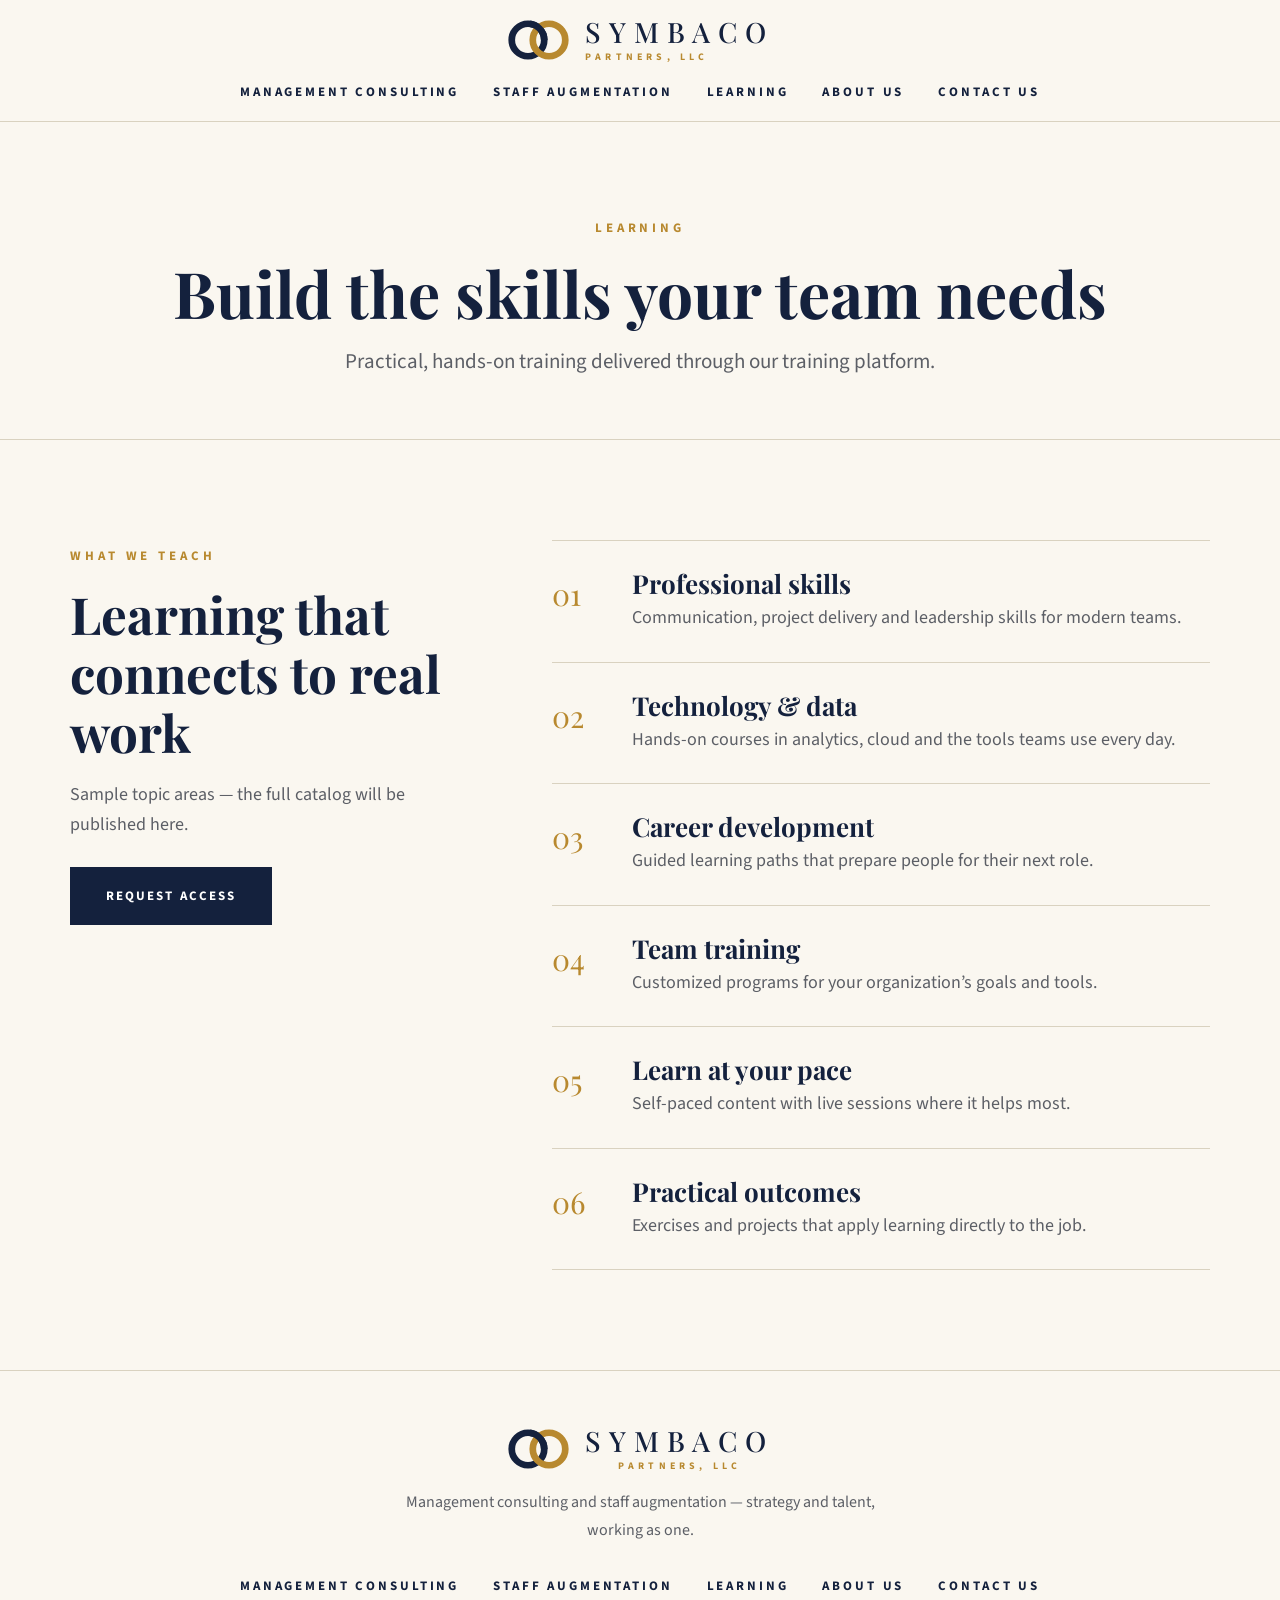
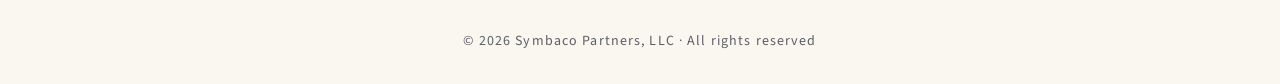
==== learning.html @ 7334e963 "Symbaco Partners sample website: sample-1-executive" ====
<!doctype html>
<html lang="en"><head>
<meta charset="utf-8"><meta name="viewport" content="width=device-width,initial-scale=1">
<title>Learning | Symbaco Partners, LLC</title>
<meta name="description" content="Practical training from Symbaco Partners — build the skills your team needs.">
<meta name="theme-color" content="#14213d">
<link rel="canonical" href="https://symbaco-sample-1-executive.vercel.app/learning">
<meta property="og:type" content="website"><meta property="og:site_name" content="Symbaco Partners, LLC">
<meta property="og:title" content="Learning | Symbaco Partners, LLC"><meta property="og:description" content="Practical training from Symbaco Partners — build the skills your team needs.">
<meta property="og:url" content="https://symbaco-sample-1-executive.vercel.app/learning"><meta property="og:image" content="https://symbaco-sample-1-executive.vercel.app/assets/og-image.png">
<meta name="twitter:card" content="summary_large_image">
<link rel="icon" href="/assets/favicon.svg" type="image/svg+xml"><link rel="apple-touch-icon" href="/assets/apple-touch-icon.png">
<link rel="preconnect" href="https://fonts.googleapis.com"><link rel="preconnect" href="https://fonts.gstatic.com" crossorigin>
<link href="https://fonts.googleapis.com/css2?family=Playfair+Display:ital,wght@0,500;0,700;0,800;1,500&family=Source+Sans+3:wght@300;400;600;700&display=swap" rel="stylesheet">
<link rel="stylesheet" href="/css/style.css">
<script type="application/ld+json">{"@context":"https://schema.org","@type":"ProfessionalService","name":"Symbaco Partners, LLC","description":"Management consulting and staff augmentation.","url":"https://symbaco-sample-1-executive.vercel.app/","image":"https://symbaco-sample-1-executive.vercel.app/assets/og-image.png","areaServed":"US","serviceType":["Management Consulting","Staff Augmentation"]}</script>
</head><body class="">
<a class="skip" href="#main">Skip to content</a>
<header><div class="wrap top"><a class="brand " href="/" aria-label="Symbaco Partners, LLC – home"><svg xmlns="http://www.w3.org/2000/svg" viewBox="-6 20 136 92" style='height:44px;width:auto'><defs><clipPath id="a1"><rect x="44" y="0" width="40" height="66"/></clipPath></defs><circle cx="40" cy="66" r="34" fill="none" stroke="#14213d" stroke-width="14"/><circle cx="84" cy="66" r="34" fill="none" stroke="#b8892f" stroke-width="14"/><circle cx="40" cy="66" r="34" fill="none" stroke="#14213d" stroke-width="14" clip-path="url(#a1)"/></svg><span class="brand-text"><span class="b1">SYMBACO</span><span class="b2">PARTNERS, LLC</span></span></a><button class="burger" aria-label="Menu" aria-expanded="false" aria-controls="nav"><span></span><span></span><span></span></button><nav id="nav" aria-label="Main"><ul><li><a href="/#consulting">Management Consulting</a></li><li><a href="/#staffing">Staff Augmentation</a></li><li><a href="/learning">Learning</a></li><li><a href="/#about">About Us</a></li><li><a href="/#contact">Contact Us</a></li></ul></nav></div></header>
<main id="main"><section class="pagehead"><div class="wrap"><span class="kicker">Learning</span><h1>Build the skills your team needs</h1><p>Practical, hands-on training delivered through our training platform.</p></div></section><hr class="rule">
<section><div class="wrap split"><div class="stick"><span class="kicker">What we teach</span><h2>Learning that connects to real work</h2><p class="lede">Sample topic areas — the full catalog will be published here.</p><p style="margin-top:26px"><a class="btn" href="/#contact">Request access</a></p></div><ul class="rows"><li class="rv"><div><h3>Professional skills</h3><p>Communication, project delivery and leadership skills for modern teams.</p></div></li><li class="rv"><div><h3>Technology &amp; data</h3><p>Hands-on courses in analytics, cloud and the tools teams use every day.</p></div></li><li class="rv"><div><h3>Career development</h3><p>Guided learning paths that prepare people for their next role.</p></div></li><li class="rv"><div><h3>Team training</h3><p>Customized programs for your organization’s goals and tools.</p></div></li><li class="rv"><div><h3>Learn at your pace</h3><p>Self-paced content with live sessions where it helps most.</p></div></li><li class="rv"><div><h3>Practical outcomes</h3><p>Exercises and projects that apply learning directly to the job.</p></div></li></ul></div></section></main>
<footer><div class="wrap"><a class="brand " href="/" aria-label="Symbaco Partners, LLC – home"><svg xmlns="http://www.w3.org/2000/svg" viewBox="-6 20 136 92" style='height:44px;width:auto'><defs><clipPath id="a2"><rect x="44" y="0" width="40" height="66"/></clipPath></defs><circle cx="40" cy="66" r="34" fill="none" stroke="#14213d" stroke-width="14"/><circle cx="84" cy="66" r="34" fill="none" stroke="#b8892f" stroke-width="14"/><circle cx="40" cy="66" r="34" fill="none" stroke="#14213d" stroke-width="14" clip-path="url(#a2)"/></svg><span class="brand-text"><span class="b1">SYMBACO</span><span class="b2">PARTNERS, LLC</span></span></a><p>Management consulting and staff augmentation — strategy and talent, working as one.</p><nav aria-label="Main"><ul><li><a href="/#consulting">Management Consulting</a></li><li><a href="/#staffing">Staff Augmentation</a></li><li><a href="/learning">Learning</a></li><li><a href="/#about">About Us</a></li><li><a href="/#contact">Contact Us</a></li></ul></nav><small>© <span id="year">2026</span> Symbaco Partners, LLC · All rights reserved</small></div></footer>
<script src="/js/main.js" defer></script></body></html>
---- css/style.css ----
:root{--ivory:#faf7f0;--navy:#14213d;--gold:#b8892f;--ink:#1d1d1f;--mut:#5c5f66;--line:#d9d2c0}
*{box-sizing:border-box}html{scroll-behavior:smooth;scroll-padding-top:110px}
body{margin:0;background:var(--ivory);color:var(--ink);font-family:"Source Sans 3",Helvetica,Arial,sans-serif;font-size:18px;line-height:1.7}
h1,h2,h3,h4{font-family:"Playfair Display",Georgia,serif;color:var(--navy);line-height:1.15;margin:0}
a{color:var(--gold)}.skip{position:absolute;left:-999px;background:var(--navy);color:#fff;padding:10px}.skip:focus{left:8px;top:8px;z-index:99}
:focus-visible{outline:3px solid var(--gold);outline-offset:3px}
.wrap{width:min(1140px,100% - 48px);margin-inline:auto}
header{background:var(--ivory);border-bottom:1px solid var(--line);position:sticky;top:0;z-index:40}
.top{display:flex;flex-direction:column;align-items:center;padding:18px 0 0}
.brand{display:flex;align-items:center;gap:14px;text-decoration:none}
.b1{font-family:"Playfair Display",serif;font-size:28px;letter-spacing:.28em;color:var(--navy);font-weight:500}
.b2{font-size:10px;letter-spacing:.42em;color:var(--gold);font-weight:700;margin-top:6px}
.brand-text{display:flex;flex-direction:column;line-height:1}
nav ul{display:flex;gap:34px;list-style:none;margin:14px 0 0;padding:0 0 14px;justify-content:center}
nav a{color:var(--navy);text-decoration:none;font-size:13px;letter-spacing:.22em;text-transform:uppercase;font-weight:700;padding:6px 0;border-bottom:2px solid transparent}
nav a:hover,nav a.active{border-bottom-color:var(--gold)}
.burger{display:none;position:absolute;right:20px;top:22px;background:none;border:1px solid var(--navy);width:44px;height:44px;cursor:pointer}
.burger span{display:block;width:20px;height:2px;background:var(--navy);margin:5px auto}
.hero{padding:90px 0 80px}
.hero .wrap{display:grid;grid-template-columns:1.25fr 1fr;gap:70px;align-items:center}
.kicker{font-size:13px;letter-spacing:.3em;text-transform:uppercase;color:var(--gold);font-weight:700}
.hero h1{font-size:clamp(44px,6vw,80px);font-weight:800;margin:18px 0 24px;letter-spacing:-.01em}
.hero h1 em{color:var(--gold);font-weight:500}
.hero p{font-size:21px;color:var(--mut);max-width:560px;margin:0 0 34px}
.btn{display:inline-block;padding:16px 34px;background:var(--navy);color:#fff;text-decoration:none;letter-spacing:.16em;text-transform:uppercase;font-size:13px;font-weight:700;border:2px solid var(--navy);font-family:inherit;cursor:pointer}
.btn:hover{background:transparent;color:var(--navy)}.btn.alt{background:transparent;color:var(--navy);margin-left:12px}.btn.alt:hover{background:var(--navy);color:#fff}
.frame{overflow:hidden;background:var(--navy);padding:46px;position:relative;color:#e8e2d0;border:10px solid var(--ivory);outline:1px solid var(--gold);outline-offset:-1px}
.frame .big{position:absolute;right:-40px;bottom:-50px;width:300px;opacity:.12}
.frame h3{color:#fff;font-size:26px;margin-bottom:20px}.frame ul{list-style:none;margin:0;padding:0}
.frame li{padding:14px 0;border-top:1px solid rgba(255,255,255,.2);font-size:19px}.frame li b{color:#e8c27a;font-family:"Playfair Display",serif;margin-right:12px}
.rule{height:1px;background:var(--line);border:0;margin:0}
section{padding:100px 0}
.split{display:grid;grid-template-columns:1fr 1.6fr;gap:70px}
.split.rev{grid-template-columns:1.6fr 1fr}
.split h2{font-size:clamp(34px,4vw,52px);margin:14px 0 18px}.split .lede{color:var(--mut)}
.stick{position:sticky;top:150px;align-self:start}
.rows{list-style:none;margin:0;padding:0;counter-reset:r}
.rows li{display:grid;grid-template-columns:70px 1fr;gap:10px;padding:28px 0;border-top:1px solid var(--line)}
.rows li:last-child{border-bottom:1px solid var(--line)}
.rows li::before{counter-increment:r;content:counter(r,decimal-leading-zero);font-family:"Playfair Display",serif;font-size:30px;color:var(--gold)}
.rows h3{font-size:26px;margin-bottom:4px}.rows p{margin:0;color:var(--mut)}
.dark{background:var(--navy);color:#d9d6cc}.dark h2,.dark h3{color:#fff}.dark .lede{color:#b8bfd0}
.dark .rows li{border-color:rgba(255,255,255,.2)}.dark .rows p{color:#b8bfd0}.dark .rows li::before{color:#e8c27a}
.dark .kicker{color:#e8c27a}
.chips{display:flex;flex-wrap:wrap;gap:10px;margin-top:26px}.chips span{border:1px solid rgba(255,255,255,.35);padding:7px 16px;font-size:13px;letter-spacing:.12em;text-transform:uppercase}
.quote{font-family:"Playfair Display",serif;font-size:clamp(28px,3.6vw,46px);line-height:1.3;text-align:center;max-width:900px;margin:0 auto 70px;color:var(--navy)}
.three{display:grid;grid-template-columns:repeat(3,1fr);gap:40px}
.three div{border-top:3px solid var(--gold);padding-top:20px}.three h3{font-size:24px;margin-bottom:8px}.three p{margin:0;color:var(--mut)}
.band{background:var(--gold);color:#fff;padding:54px 0}
.band .wrap{display:flex;justify-content:space-between;align-items:center;gap:24px;flex-wrap:wrap}
.band h2{color:#fff;font-size:34px}.band p{margin:6px 0 0;opacity:.92}.band .btn{background:#fff;color:var(--navy);border-color:#fff}.band .btn:hover{background:transparent;color:#fff}
form{display:grid;gap:22px}.row2{display:grid;grid-template-columns:1fr 1fr;gap:22px}
label{font-size:12px;letter-spacing:.2em;text-transform:uppercase;font-weight:700;color:var(--navy);display:grid;gap:6px}
input,select,textarea{font:inherit;font-size:18px;border:0;border-bottom:2px solid var(--line);background:transparent;padding:10px 0;color:var(--ink);border-radius:0;width:100%}
input:focus,select:focus,textarea:focus{outline:0;border-bottom-color:var(--gold)}
.note{margin:0;font-size:15px}.ok{color:#2f7a3d}.err{color:#a3262a}.hp{position:absolute;left:-9999px}
footer{background:var(--ivory);border-top:1px solid var(--line);padding:56px 0 30px;text-align:center}
footer .brand{justify-content:center}footer p{color:var(--mut);margin:18px auto 0;max-width:480px;font-size:16px}
footer small{display:block;margin-top:30px;color:var(--mut);font-size:14px;letter-spacing:.08em}
footer nav ul{padding:0;margin:26px 0 0}
.rv{opacity:0;transform:translateY(20px);transition:.7s}.rv.in{opacity:1;transform:none}
.pagehead{padding:90px 0 60px;text-align:center}.pagehead h1{font-size:clamp(40px,5vw,66px);margin:14px 0}.pagehead p{color:var(--mut);max-width:620px;margin:0 auto;font-size:21px}
@media(prefers-reduced-motion:reduce){html{scroll-behavior:auto}.rv{opacity:1;transform:none;transition:none}}
@media(max-width:900px){.hero .wrap,.split,.split.rev{grid-template-columns:1fr;gap:40px}.three{grid-template-columns:1fr}.stick{position:static}.row2{grid-template-columns:1fr}
.burger{display:block}nav{display:none;width:100%;border-top:1px solid var(--line)}nav.open{display:block}nav ul{flex-direction:column;align-items:center;gap:6px;margin:0;padding:14px 0 18px}
.top{position:relative}section{padding:70px 0}.hero{padding:60px 0}.btn.alt{margin:12px 0 0}}
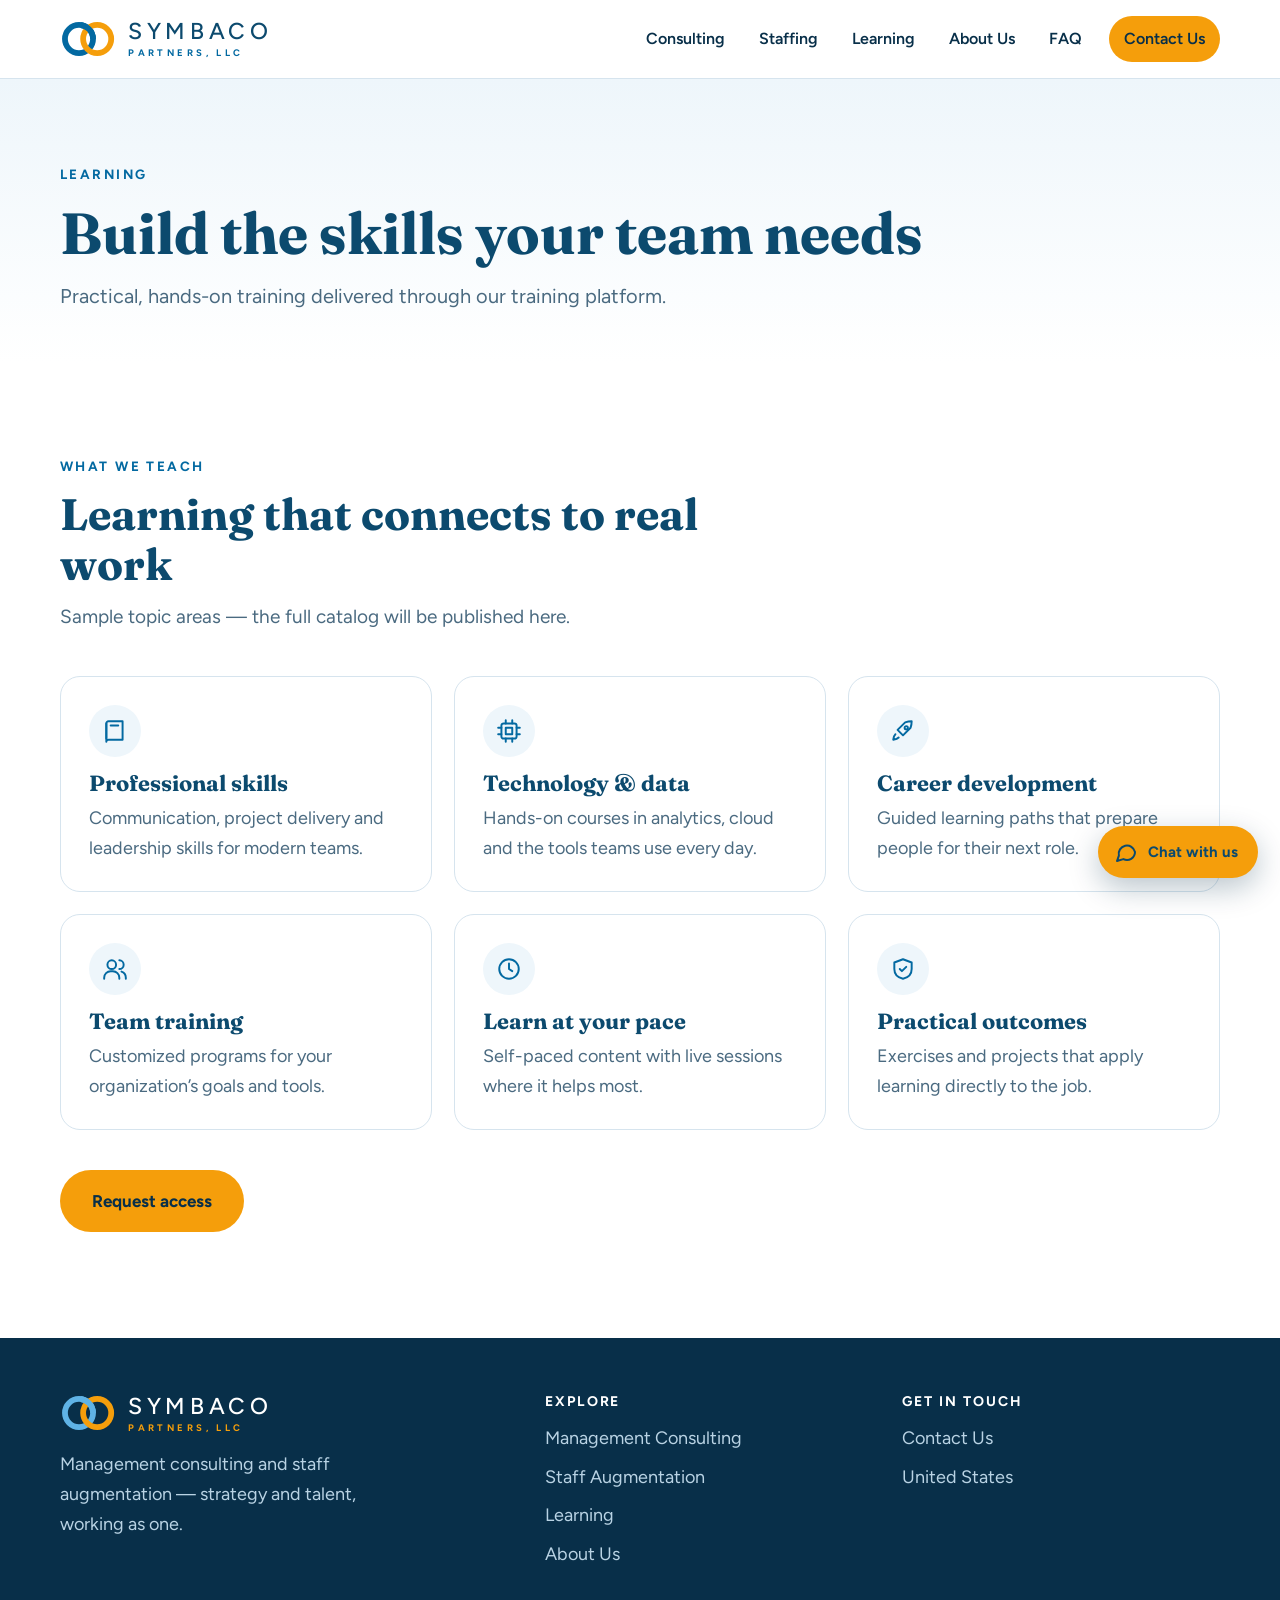
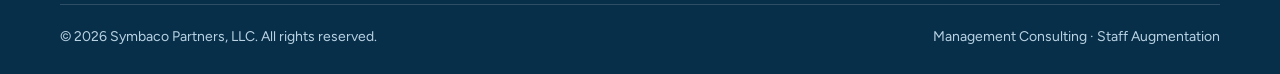
==== commit 3c34ec8e: "Redesign: logo palette, new fonts, no grid backgrounds, chatbot, FAQ" ====
--- a/learning.html
+++ b/learning.html
@@ -3,7 +3,7 @@
 <meta charset="utf-8"><meta name="viewport" content="width=device-width,initial-scale=1">
 <title>Learning | Symbaco Partners, LLC</title>
 <meta name="description" content="Practical training from Symbaco Partners — build the skills your team needs.">
-<meta name="theme-color" content="#14213d">
+<meta name="theme-color" content="#ffffff">
 <link rel="canonical" href="https://symbaco-sample-1-executive.vercel.app/learning">
 <meta property="og:type" content="website"><meta property="og:site_name" content="Symbaco Partners, LLC">
 <meta property="og:title" content="Learning | Symbaco Partners, LLC"><meta property="og:description" content="Practical training from Symbaco Partners — build the skills your team needs.">
@@ -11,13 +11,13 @@
 <meta name="twitter:card" content="summary_large_image">
 <link rel="icon" href="/assets/favicon.svg" type="image/svg+xml"><link rel="apple-touch-icon" href="/assets/apple-touch-icon.png">
 <link rel="preconnect" href="https://fonts.googleapis.com"><link rel="preconnect" href="https://fonts.gstatic.com" crossorigin>
-<link href="https://fonts.googleapis.com/css2?family=Playfair+Display:ital,wght@0,500;0,700;0,800;1,500&family=Source+Sans+3:wght@300;400;600;700&display=swap" rel="stylesheet">
-<link rel="stylesheet" href="/css/style.css">
+<link href="https://fonts.googleapis.com/css2?family=Fraunces:ital,opsz,wght@0,9..144,500;0,9..144,700;1,9..144,500&family=Figtree:wght@400;500;600;700&display=swap" rel="stylesheet">
+<link rel="stylesheet" href="/css/style.css"><link rel="stylesheet" href="/css/chat.css">
 <script type="application/ld+json">{"@context":"https://schema.org","@type":"ProfessionalService","name":"Symbaco Partners, LLC","description":"Management consulting and staff augmentation.","url":"https://symbaco-sample-1-executive.vercel.app/","image":"https://symbaco-sample-1-executive.vercel.app/assets/og-image.png","areaServed":"US","serviceType":["Management Consulting","Staff Augmentation"]}</script>
 </head><body class="">
 <a class="skip" href="#main">Skip to content</a>
-<header><div class="wrap top"><a class="brand " href="/" aria-label="Symbaco Partners, LLC – home"><svg xmlns="http://www.w3.org/2000/svg" viewBox="-6 20 136 92" style='height:44px;width:auto'><defs><clipPath id="a1"><rect x="44" y="0" width="40" height="66"/></clipPath></defs><circle cx="40" cy="66" r="34" fill="none" stroke="#14213d" stroke-width="14"/><circle cx="84" cy="66" r="34" fill="none" stroke="#b8892f" stroke-width="14"/><circle cx="40" cy="66" r="34" fill="none" stroke="#14213d" stroke-width="14" clip-path="url(#a1)"/></svg><span class="brand-text"><span class="b1">SYMBACO</span><span class="b2">PARTNERS, LLC</span></span></a><button class="burger" aria-label="Menu" aria-expanded="false" aria-controls="nav"><span></span><span></span><span></span></button><nav id="nav" aria-label="Main"><ul><li><a href="/#consulting">Management Consulting</a></li><li><a href="/#staffing">Staff Augmentation</a></li><li><a href="/learning">Learning</a></li><li><a href="/#about">About Us</a></li><li><a href="/#contact">Contact Us</a></li></ul></nav></div></header>
-<main id="main"><section class="pagehead"><div class="wrap"><span class="kicker">Learning</span><h1>Build the skills your team needs</h1><p>Practical, hands-on training delivered through our training platform.</p></div></section><hr class="rule">
-<section><div class="wrap split"><div class="stick"><span class="kicker">What we teach</span><h2>Learning that connects to real work</h2><p class="lede">Sample topic areas — the full catalog will be published here.</p><p style="margin-top:26px"><a class="btn" href="/#contact">Request access</a></p></div><ul class="rows"><li class="rv"><div><h3>Professional skills</h3><p>Communication, project delivery and leadership skills for modern teams.</p></div></li><li class="rv"><div><h3>Technology &amp; data</h3><p>Hands-on courses in analytics, cloud and the tools teams use every day.</p></div></li><li class="rv"><div><h3>Career development</h3><p>Guided learning paths that prepare people for their next role.</p></div></li><li class="rv"><div><h3>Team training</h3><p>Customized programs for your organization’s goals and tools.</p></div></li><li class="rv"><div><h3>Learn at your pace</h3><p>Self-paced content with live sessions where it helps most.</p></div></li><li class="rv"><div><h3>Practical outcomes</h3><p>Exercises and projects that apply learning directly to the job.</p></div></li></ul></div></section></main>
-<footer><div class="wrap"><a class="brand " href="/" aria-label="Symbaco Partners, LLC – home"><svg xmlns="http://www.w3.org/2000/svg" viewBox="-6 20 136 92" style='height:44px;width:auto'><defs><clipPath id="a2"><rect x="44" y="0" width="40" height="66"/></clipPath></defs><circle cx="40" cy="66" r="34" fill="none" stroke="#14213d" stroke-width="14"/><circle cx="84" cy="66" r="34" fill="none" stroke="#b8892f" stroke-width="14"/><circle cx="40" cy="66" r="34" fill="none" stroke="#14213d" stroke-width="14" clip-path="url(#a2)"/></svg><span class="brand-text"><span class="b1">SYMBACO</span><span class="b2">PARTNERS, LLC</span></span></a><p>Management consulting and staff augmentation — strategy and talent, working as one.</p><nav aria-label="Main"><ul><li><a href="/#consulting">Management Consulting</a></li><li><a href="/#staffing">Staff Augmentation</a></li><li><a href="/learning">Learning</a></li><li><a href="/#about">About Us</a></li><li><a href="/#contact">Contact Us</a></li></ul></nav><small>© <span id="year">2026</span> Symbaco Partners, LLC · All rights reserved</small></div></footer>
-<script src="/js/main.js" defer></script></body></html>+<header><div class="wrap bar"><a class="brand " href="/" aria-label="Symbaco Partners, LLC – home"><svg xmlns="http://www.w3.org/2000/svg" viewBox="-6 20 136 92" style='height:38px;width:auto'><defs><clipPath id="a1"><rect x="44" y="0" width="40" height="66"/></clipPath></defs><circle cx="40" cy="66" r="34" fill="none" stroke="#0369a1" stroke-width="14"/><circle cx="84" cy="66" r="34" fill="none" stroke="#f59e0b" stroke-width="14"/><circle cx="40" cy="66" r="34" fill="none" stroke="#0369a1" stroke-width="14" clip-path="url(#a1)"/></svg><span class="brand-text"><span class="b1">SYMBACO</span><span class="b2">PARTNERS, LLC</span></span></a><button class="burger" aria-label="Menu" aria-expanded="false" aria-controls="nav"><span></span><span></span><span></span></button><nav id="nav" aria-label="Main"><ul><li><a href="/#consulting">Consulting</a></li><li><a href="/#staffing">Staffing</a></li><li><a href="/learning">Learning</a></li><li><a href="/#about">About Us</a></li><li><a href="/#faq">FAQ</a></li><li><a class="go" href="/#contact">Contact Us</a></li></ul></nav></div></header>
+<main id="main"><section class="pagehead"><div class="wrap"><span class="eyebrow">Learning</span><h1>Build the skills your team needs</h1><p>Practical, hands-on training delivered through our training platform.</p></div></section>
+<section><div class="wrap"><div class="sh rv"><span class="eyebrow">What we teach</span><h2>Learning that connects to real work</h2><p>Sample topic areas — the full catalog will be published here.</p></div><div class="cards"><article class="card rv"><span class="ico"><svg viewBox="0 0 24 24" aria-hidden="true" fill="none" stroke="currentColor" stroke-width="1.8" stroke-linecap="round" stroke-linejoin="round"><path d="M4 5a2 2 0 0 1 2-2h13v17H6a2 2 0 0 0-2 2z"/><path d="M4 19V5M8 7h7"/></svg></span><h3>Professional skills</h3><p>Communication, project delivery and leadership skills for modern teams.</p></article><article class="card rv"><span class="ico"><svg viewBox="0 0 24 24" aria-hidden="true" fill="none" stroke="currentColor" stroke-width="1.8" stroke-linecap="round" stroke-linejoin="round"><rect x="5" y="5" width="14" height="14" rx="2"/><rect x="9" y="9" width="6" height="6"/><path d="M9 2v3M15 2v3M9 19v3M15 19v3M2 9h3M2 15h3M19 9h3M19 15h3"/></svg></span><h3>Technology &amp; data</h3><p>Hands-on courses in analytics, cloud and the tools teams use every day.</p></article><article class="card rv"><span class="ico"><svg viewBox="0 0 24 24" aria-hidden="true" fill="none" stroke="currentColor" stroke-width="1.8" stroke-linecap="round" stroke-linejoin="round"><path d="M5 15c-1.5 1.3-2 5-2 5s3.7-.5 5-2M14 4c3-1 6-1 6-1s0 3-1 6l-7 7-5-5z"/><circle cx="15" cy="9" r="1.5"/></svg></span><h3>Career development</h3><p>Guided learning paths that prepare people for their next role.</p></article><article class="card rv"><span class="ico"><svg viewBox="0 0 24 24" aria-hidden="true" fill="none" stroke="currentColor" stroke-width="1.8" stroke-linecap="round" stroke-linejoin="round"><circle cx="9" cy="8" r="4"/><path d="M2 21v-1a6 6 0 0 1 6-6h2a6 6 0 0 1 6 6v1"/><path d="M16 4a4 4 0 0 1 0 8M22 21v-1a6 6 0 0 0-4-5.6"/></svg></span><h3>Team training</h3><p>Customized programs for your organization’s goals and tools.</p></article><article class="card rv"><span class="ico"><svg viewBox="0 0 24 24" aria-hidden="true" fill="none" stroke="currentColor" stroke-width="1.8" stroke-linecap="round" stroke-linejoin="round"><circle cx="12" cy="12" r="9"/><path d="M12 7v5l3 2"/></svg></span><h3>Learn at your pace</h3><p>Self-paced content with live sessions where it helps most.</p></article><article class="card rv"><span class="ico"><svg viewBox="0 0 24 24" aria-hidden="true" fill="none" stroke="currentColor" stroke-width="1.8" stroke-linecap="round" stroke-linejoin="round"><path d="M12 3l8 3v6c0 5-3.5 8-8 9-4.5-1-8-4-8-9V6z"/><path d="M9 12l2 2 4-4"/></svg></span><h3>Practical outcomes</h3><p>Exercises and projects that apply learning directly to the job.</p></article></div><p style="margin-top:40px"><a class="btn o" href="/#contact">Request access</a></p></div></section></main>
+<footer><div class="wrap"><div class="fg"><div><a class="brand " href="/" aria-label="Symbaco Partners, LLC – home"><svg xmlns="http://www.w3.org/2000/svg" viewBox="-6 20 136 92" style='height:38px;width:auto'><defs><clipPath id="a2"><rect x="44" y="0" width="40" height="66"/></clipPath></defs><circle cx="40" cy="66" r="34" fill="none" stroke="#5fb3e6" stroke-width="14"/><circle cx="84" cy="66" r="34" fill="none" stroke="#f59e0b" stroke-width="14"/><circle cx="40" cy="66" r="34" fill="none" stroke="#5fb3e6" stroke-width="14" clip-path="url(#a2)"/></svg><span class="brand-text"><span class="b1">SYMBACO</span><span class="b2">PARTNERS, LLC</span></span></a><p style="margin-top:18px;max-width:340px">Management consulting and staff augmentation — strategy and talent, working as one.</p></div><div><h4>Explore</h4><ul><li><a href="/#consulting">Management Consulting</a></li><li><a href="/#staffing">Staff Augmentation</a></li><li><a href="/learning">Learning</a></li><li><a href="/#about">About Us</a></li></ul></div><div><h4>Get in touch</h4><ul><li><a href="/#contact">Contact Us</a></li><li>United States</li></ul></div></div><div class="copy"><span>© <span id="year">2026</span> Symbaco Partners, LLC. All rights reserved.</span><span>Management Consulting · Staff Augmentation</span></div></div></footer>
+<script>window.SYM={links:{consulting:"/#consulting",staffing:"/#staffing",learning:"/learning",about:"/#about",contact:"/#contact"}};</script><script src="/js/main.js" defer></script><script src="/js/chat.js" defer></script></body></html>
--- a/css/style.css
+++ b/css/style.css
@@ -1,67 +1,57 @@
 
-:root{--ivory:#faf7f0;--navy:#14213d;--gold:#b8892f;--ink:#1d1d1f;--mut:#5c5f66;--line:#d9d2c0}
-*{box-sizing:border-box}html{scroll-behavior:smooth;scroll-padding-top:110px}
-body{margin:0;background:var(--ivory);color:var(--ink);font-family:"Source Sans 3",Helvetica,Arial,sans-serif;font-size:18px;line-height:1.7}
-h1,h2,h3,h4{font-family:"Playfair Display",Georgia,serif;color:var(--navy);line-height:1.15;margin:0}
-a{color:var(--gold)}.skip{position:absolute;left:-999px;background:var(--navy);color:#fff;padding:10px}.skip:focus{left:8px;top:8px;z-index:99}
-:focus-visible{outline:3px solid var(--gold);outline-offset:3px}
-.wrap{width:min(1140px,100% - 48px);margin-inline:auto}
-header{background:var(--ivory);border-bottom:1px solid var(--line);position:sticky;top:0;z-index:40}
-.top{display:flex;flex-direction:column;align-items:center;padding:18px 0 0}
-.brand{display:flex;align-items:center;gap:14px;text-decoration:none}
-.b1{font-family:"Playfair Display",serif;font-size:28px;letter-spacing:.28em;color:var(--navy);font-weight:500}
-.b2{font-size:10px;letter-spacing:.42em;color:var(--gold);font-weight:700;margin-top:6px}
-.brand-text{display:flex;flex-direction:column;line-height:1}
-nav ul{display:flex;gap:34px;list-style:none;margin:14px 0 0;padding:0 0 14px;justify-content:center}
-nav a{color:var(--navy);text-decoration:none;font-size:13px;letter-spacing:.22em;text-transform:uppercase;font-weight:700;padding:6px 0;border-bottom:2px solid transparent}
-nav a:hover,nav a.active{border-bottom-color:var(--gold)}
-.burger{display:none;position:absolute;right:20px;top:22px;background:none;border:1px solid var(--navy);width:44px;height:44px;cursor:pointer}
-.burger span{display:block;width:20px;height:2px;background:var(--navy);margin:5px auto}
-.hero{padding:90px 0 80px}
-.hero .wrap{display:grid;grid-template-columns:1.25fr 1fr;gap:70px;align-items:center}
-.kicker{font-size:13px;letter-spacing:.3em;text-transform:uppercase;color:var(--gold);font-weight:700}
-.hero h1{font-size:clamp(44px,6vw,80px);font-weight:800;margin:18px 0 24px;letter-spacing:-.01em}
-.hero h1 em{color:var(--gold);font-weight:500}
-.hero p{font-size:21px;color:var(--mut);max-width:560px;margin:0 0 34px}
-.btn{display:inline-block;padding:16px 34px;background:var(--navy);color:#fff;text-decoration:none;letter-spacing:.16em;text-transform:uppercase;font-size:13px;font-weight:700;border:2px solid var(--navy);font-family:inherit;cursor:pointer}
-.btn:hover{background:transparent;color:var(--navy)}.btn.alt{background:transparent;color:var(--navy);margin-left:12px}.btn.alt:hover{background:var(--navy);color:#fff}
-.frame{overflow:hidden;background:var(--navy);padding:46px;position:relative;color:#e8e2d0;border:10px solid var(--ivory);outline:1px solid var(--gold);outline-offset:-1px}
-.frame .big{position:absolute;right:-40px;bottom:-50px;width:300px;opacity:.12}
-.frame h3{color:#fff;font-size:26px;margin-bottom:20px}.frame ul{list-style:none;margin:0;padding:0}
-.frame li{padding:14px 0;border-top:1px solid rgba(255,255,255,.2);font-size:19px}.frame li b{color:#e8c27a;font-family:"Playfair Display",serif;margin-right:12px}
-.rule{height:1px;background:var(--line);border:0;margin:0}
-section{padding:100px 0}
-.split{display:grid;grid-template-columns:1fr 1.6fr;gap:70px}
-.split.rev{grid-template-columns:1.6fr 1fr}
-.split h2{font-size:clamp(34px,4vw,52px);margin:14px 0 18px}.split .lede{color:var(--mut)}
-.stick{position:sticky;top:150px;align-self:start}
-.rows{list-style:none;margin:0;padding:0;counter-reset:r}
-.rows li{display:grid;grid-template-columns:70px 1fr;gap:10px;padding:28px 0;border-top:1px solid var(--line)}
-.rows li:last-child{border-bottom:1px solid var(--line)}
-.rows li::before{counter-increment:r;content:counter(r,decimal-leading-zero);font-family:"Playfair Display",serif;font-size:30px;color:var(--gold)}
-.rows h3{font-size:26px;margin-bottom:4px}.rows p{margin:0;color:var(--mut)}
-.dark{background:var(--navy);color:#d9d6cc}.dark h2,.dark h3{color:#fff}.dark .lede{color:#b8bfd0}
-.dark .rows li{border-color:rgba(255,255,255,.2)}.dark .rows p{color:#b8bfd0}.dark .rows li::before{color:#e8c27a}
-.dark .kicker{color:#e8c27a}
-.chips{display:flex;flex-wrap:wrap;gap:10px;margin-top:26px}.chips span{border:1px solid rgba(255,255,255,.35);padding:7px 16px;font-size:13px;letter-spacing:.12em;text-transform:uppercase}
-.quote{font-family:"Playfair Display",serif;font-size:clamp(28px,3.6vw,46px);line-height:1.3;text-align:center;max-width:900px;margin:0 auto 70px;color:var(--navy)}
-.three{display:grid;grid-template-columns:repeat(3,1fr);gap:40px}
-.three div{border-top:3px solid var(--gold);padding-top:20px}.three h3{font-size:24px;margin-bottom:8px}.three p{margin:0;color:var(--mut)}
-.band{background:var(--gold);color:#fff;padding:54px 0}
-.band .wrap{display:flex;justify-content:space-between;align-items:center;gap:24px;flex-wrap:wrap}
-.band h2{color:#fff;font-size:34px}.band p{margin:6px 0 0;opacity:.92}.band .btn{background:#fff;color:var(--navy);border-color:#fff}.band .btn:hover{background:transparent;color:#fff}
-form{display:grid;gap:22px}.row2{display:grid;grid-template-columns:1fr 1fr;gap:22px}
-label{font-size:12px;letter-spacing:.2em;text-transform:uppercase;font-weight:700;color:var(--navy);display:grid;gap:6px}
-input,select,textarea{font:inherit;font-size:18px;border:0;border-bottom:2px solid var(--line);background:transparent;padding:10px 0;color:var(--ink);border-radius:0;width:100%}
-input:focus,select:focus,textarea:focus{outline:0;border-bottom-color:var(--gold)}
-.note{margin:0;font-size:15px}.ok{color:#2f7a3d}.err{color:#a3262a}.hp{position:absolute;left:-9999px}
-footer{background:var(--ivory);border-top:1px solid var(--line);padding:56px 0 30px;text-align:center}
-footer .brand{justify-content:center}footer p{color:var(--mut);margin:18px auto 0;max-width:480px;font-size:16px}
-footer small{display:block;margin-top:30px;color:var(--mut);font-size:14px;letter-spacing:.08em}
-footer nav ul{padding:0;margin:26px 0 0}
-.rv{opacity:0;transform:translateY(20px);transition:.7s}.rv.in{opacity:1;transform:none}
-.pagehead{padding:90px 0 60px;text-align:center}.pagehead h1{font-size:clamp(40px,5vw,66px);margin:14px 0}.pagehead p{color:var(--mut);max-width:620px;margin:0 auto;font-size:21px}
+:root{--navy:#0c4a6e;--deep:#082f49;--blue:#0369a1;--orange:#f59e0b;--sky:#eef6fb;--line:#d6e4ee;--mut:#4a6a80;--chat-p:#0c4a6e;--chat-a:#f59e0b;--chat-font:Figtree,sans-serif}
+*{box-sizing:border-box}html{scroll-behavior:smooth;scroll-padding-top:88px}
+body{margin:0;font-family:Figtree,system-ui,sans-serif;font-size:18px;line-height:1.65;color:var(--deep);background:#fff}
+h1,h2,h3,h4{font-family:Fraunces,Georgia,serif;color:var(--navy);line-height:1.12;margin:0;font-weight:700}
+a{color:var(--blue)}.skip{position:absolute;left:-999px}.skip:focus{left:8px;top:8px;background:#fff;padding:10px;z-index:99}
+:focus-visible{outline:3px solid var(--orange);outline-offset:3px;border-radius:4px}
+.wrap{width:min(1160px,100% - 40px);margin-inline:auto}
+header{position:sticky;top:0;z-index:40;background:rgba(255,255,255,.96);backdrop-filter:blur(8px);border-bottom:1px solid var(--line)}
+.bar{display:flex;justify-content:space-between;align-items:center;height:78px}
+.brand{display:flex;align-items:center;gap:12px;text-decoration:none}.brand-text{display:flex;flex-direction:column;line-height:1}
+.b1{font-weight:500;font-size:23px;letter-spacing:.2em;color:var(--navy)}.b2{font-weight:700;font-size:9.5px;letter-spacing:.36em;color:var(--blue);margin-top:5px}
+nav ul{display:flex;gap:4px;list-style:none;margin:0;padding:0;align-items:center}
+nav a{display:block;padding:10px 15px;border-radius:999px;color:var(--deep);text-decoration:none;font-weight:600;font-size:16px}nav a:hover,nav a.active{background:var(--sky);color:var(--blue)}
+nav a.go{background:var(--orange);color:var(--deep);margin-left:8px}nav a.go:hover{background:#ffb72e}
+.burger{display:none;background:none;border:1px solid var(--line);border-radius:10px;width:46px;height:46px;cursor:pointer}.burger span{display:block;width:20px;height:2px;background:var(--navy);margin:5px auto}
+.btn{display:inline-block;padding:15px 30px;border-radius:999px;font-weight:700;text-decoration:none;border:2px solid transparent;font-family:inherit;font-size:17px;cursor:pointer;transition:transform .15s}
+.btn:hover{transform:translateY(-2px)}.btn.o{background:var(--orange);color:var(--deep)}.btn.o:hover{background:#ffb72e}.btn.b{background:var(--blue);color:#fff}.btn.b:hover{background:var(--navy)}.btn.l{border-color:var(--blue);color:var(--blue);background:#fff}.btn.l:hover{background:var(--sky)}
+.hero{background:linear-gradient(180deg,var(--sky),#fff);padding:70px 0 80px}
+.hero .wrap{display:grid;grid-template-columns:1.05fr 1fr;gap:50px;align-items:center}
+.eyebrow{font-weight:700;font-size:13.5px;letter-spacing:.18em;text-transform:uppercase;color:var(--blue)}
+.hero h1{font-size:clamp(40px,5.4vw,68px);margin:14px 0 20px;letter-spacing:-.015em}.hero h1 em{color:var(--blue);font-weight:500}
+.hero p.lead{font-size:20px;color:var(--mut);max-width:530px;margin:0 0 28px}
+.hero .ticks{list-style:none;margin:28px 0 0;padding:0;display:flex;gap:22px;flex-wrap:wrap;color:var(--mut);font-weight:600;font-size:15px}.ticks li::before{content:"";display:inline-block;width:10px;height:10px;border-radius:50%;background:var(--orange);margin-right:8px}
+.venn{width:100%;height:auto}
+section{padding:88px 0}.alt{background:var(--sky)}
+.sh{max-width:700px;margin-bottom:44px}.sh h2{font-size:clamp(30px,3.6vw,44px);margin:10px 0 12px}.sh p{margin:0;color:var(--mut);font-size:19px}
+.two{display:grid;grid-template-columns:1fr 1fr;gap:26px}
+.big{border-radius:24px;padding:38px;background:#fff;border:1px solid var(--line);position:relative;overflow:hidden;box-shadow:0 10px 30px rgba(8,47,73,.06)}
+.big.c{border-top:8px solid var(--blue)}.big.s{border-top:8px solid var(--orange)}
+.big h3{font-size:30px;margin:14px 0 10px}.big p{color:var(--mut);margin:0 0 18px}.big a.more{font-weight:700;text-decoration:none}
+.ico{width:52px;height:52px;border-radius:50%;display:grid;place-items:center;background:var(--sky);color:var(--blue)}.s .ico{background:#fff3da;color:#b86e00}.ico svg{width:26px;height:26px}
+.cards{display:grid;grid-template-columns:repeat(auto-fit,minmax(300px,1fr));gap:22px}
+.card{background:#fff;border:1px solid var(--line);border-radius:20px;padding:28px}.alt .card{border-color:#cfe0ec}.card h3{font-size:22px;margin:14px 0 8px}.card p{margin:0;color:var(--mut)}
+.steps{display:grid;grid-template-columns:repeat(auto-fit,minmax(220px,1fr));gap:20px;margin-top:56px}
+.step{padding-top:6px}.step b{display:grid;place-items:center;width:52px;height:52px;border-radius:50%;border:5px solid var(--blue);color:var(--navy);font-family:Fraunces,serif;font-size:20px;margin-bottom:14px}.step:nth-child(even) b{border-color:var(--orange)}
+.step h4{font-size:21px;margin-bottom:4px}.step p{margin:0;color:var(--mut);font-size:16px}
+.split{display:grid;grid-template-columns:1fr 1fr;gap:56px;align-items:start}
+.ck{list-style:none;margin:20px 0 0;padding:0}.ck li{padding:11px 0 11px 36px;position:relative;border-bottom:1px solid var(--line)}.ck li::before{content:"";position:absolute;left:0;top:14px;width:22px;height:22px;border-radius:50%;background:var(--blue) url("data:image/svg+xml,%3Csvg xmlns='http://www.w3.org/2000/svg' viewBox='0 0 24 24' fill='none' stroke='white' stroke-width='3.2' stroke-linecap='round' stroke-linejoin='round'%3E%3Cpath d='M5 12.5l4.5 4.5L19 7.5'/%3E%3C/svg%3E") center/13px no-repeat}
+.models{display:grid;gap:14px}.model{background:#fff;border:1px solid #cfe0ec;border-left:6px solid var(--orange);border-radius:14px;padding:20px 24px}.model h3{font-size:21px;margin-bottom:4px}.model p{margin:0;color:var(--mut);font-size:16px}
+.tags{display:flex;flex-wrap:wrap;gap:8px;margin-top:20px}.tags span{background:#fff;border:1px solid #cfe0ec;border-radius:999px;padding:6px 15px;font-size:15px;font-weight:600;color:var(--navy)}
+.band{background:var(--navy);color:#fff;padding:60px 0}.band .wrap{display:flex;justify-content:space-between;align-items:center;gap:24px;flex-wrap:wrap}.band h2{color:#fff;font-size:clamp(26px,3vw,36px)}.band p{margin:6px 0 0;color:#cfe3f0}
+.faq{max-width:820px}details{border-bottom:1px solid var(--line);padding:4px 0}summary{cursor:pointer;font-weight:700;font-size:19px;padding:18px 36px 18px 0;list-style:none;position:relative;color:var(--navy)}summary::-webkit-details-marker{display:none}
+summary::after{content:"+";position:absolute;right:4px;top:12px;font-size:28px;color:var(--orange);font-weight:500}details[open] summary::after{content:"–"}details p{margin:0 0 20px;color:var(--mut)}
+form{display:grid;gap:16px;background:#fff;border:1px solid var(--line);border-radius:22px;padding:32px;box-shadow:0 10px 30px rgba(8,47,73,.07)}.row2{display:grid;grid-template-columns:1fr 1fr;gap:16px}
+label{display:grid;gap:6px;font-weight:600;font-size:15px;color:var(--navy)}
+input,select,textarea{font:inherit;padding:13px 14px;border:1.5px solid #b9cfdf;border-radius:12px;width:100%;color:var(--deep);background:#fff}input:focus,select:focus,textarea:focus{outline:3px solid rgba(3,105,161,.25);border-color:var(--blue)}
+.note{margin:0;font-size:15px}.ok{color:#15803d;font-weight:600}.err{color:#b91c1c;font-weight:600}.hp{position:absolute;left:-9999px}
+.info{display:flex;gap:14px;margin-top:24px}.info strong{color:var(--navy)}
+footer{background:var(--deep);color:#b9d3e4;padding:56px 0 26px}.fg{display:grid;grid-template-columns:1.4fr 1fr 1fr;gap:40px}footer h4{color:#fff;font-family:Figtree;font-size:14px;letter-spacing:.14em;text-transform:uppercase;margin-bottom:14px}
+footer ul{list-style:none;margin:0;padding:0;display:grid;gap:9px}footer a{color:#b9d3e4;text-decoration:none}footer a:hover{color:#fff}footer .b1{color:#fff}footer .b2{color:var(--orange)}
+.copy{border-top:1px solid rgba(255,255,255,.15);margin-top:34px;padding-top:20px;font-size:14px;display:flex;justify-content:space-between;gap:10px;flex-wrap:wrap}
+.pagehead{background:linear-gradient(180deg,var(--sky),#fff);padding:80px 0 50px}.pagehead h1{font-size:clamp(36px,5vw,58px);margin:12px 0 14px}.pagehead p{color:var(--mut);font-size:20px;max-width:640px;margin:0}
+.rv{opacity:0;transform:translateY(18px);transition:.6s}.rv.in{opacity:1;transform:none}
 @media(prefers-reduced-motion:reduce){html{scroll-behavior:auto}.rv{opacity:1;transform:none;transition:none}}
-@media(max-width:900px){.hero .wrap,.split,.split.rev{grid-template-columns:1fr;gap:40px}.three{grid-template-columns:1fr}.stick{position:static}.row2{grid-template-columns:1fr}
-.burger{display:block}nav{display:none;width:100%;border-top:1px solid var(--line)}nav.open{display:block}nav ul{flex-direction:column;align-items:center;gap:6px;margin:0;padding:14px 0 18px}
-.top{position:relative}section{padding:70px 0}.hero{padding:60px 0}.btn.alt{margin:12px 0 0}}
+@media(max-width:900px){.hero .wrap,.two,.split,.fg,.row2{grid-template-columns:1fr}.hero{padding:44px 0 60px}.venn{max-width:460px;margin:auto}
+.burger{display:block}nav{display:none;position:absolute;left:0;right:0;top:78px;background:#fff;border-bottom:1px solid var(--line)}nav.open{display:block}nav ul{flex-direction:column;align-items:stretch;padding:10px 20px 20px}nav a.go{margin:8px 0 0;text-align:center}section{padding:62px 0}}
--- a/css/chat.css
+++ b/css/chat.css
@@ -0,0 +1,31 @@
+/* Symbaco assistant – themed through CSS variables set by each site */
+#sym-chat-btn{position:fixed;right:22px;bottom:22px;z-index:9998;display:flex;align-items:center;gap:10px;border:0;cursor:pointer;background:var(--chat-a,#f59e0b);color:var(--chat-p,#082f49);padding:14px 20px 14px 16px;border-radius:999px;font:700 15px var(--chat-font,system-ui,sans-serif);box-shadow:0 10px 30px rgba(8,47,73,.28);transition:transform .15s}
+#sym-chat-btn:hover{transform:translateY(-3px)}
+#sym-chat-btn svg{width:24px;height:24px}
+#sym-chat{position:fixed;right:22px;bottom:92px;z-index:9999;width:min(390px,calc(100vw - 32px));height:min(600px,calc(100vh - 120px));background:#fff;border-radius:20px;box-shadow:0 24px 70px rgba(8,47,73,.35);display:none;flex-direction:column;overflow:hidden;font-family:var(--chat-font,system-ui,sans-serif);color:#082f49;border:1px solid #d6e4ee}
+#sym-chat.open{display:flex;animation:symup .22s ease-out}
+@keyframes symup{from{opacity:0;transform:translateY(14px)}to{opacity:1;transform:none}}
+.sc-head{background:var(--chat-p,#0c4a6e);color:#fff;padding:16px 18px;display:flex;align-items:center;gap:12px}
+.sc-head .av{width:42px;height:42px;border-radius:50%;background:#fff;display:grid;place-items:center;flex:none}
+.sc-head .av svg{width:30px}
+.sc-head b{display:block;font-size:16px}.sc-head small{opacity:.85;font-size:12.5px}
+.sc-head button{margin-left:auto;background:rgba(255,255,255,.16);border:0;color:#fff;width:34px;height:34px;border-radius:50%;cursor:pointer;font-size:18px;line-height:1}
+.sc-head button:hover{background:rgba(255,255,255,.3)}
+.sc-body{flex:1;overflow-y:auto;padding:16px;background:#f3f8fc;display:flex;flex-direction:column;gap:10px}
+.sc-m{max-width:86%;padding:11px 14px;border-radius:16px;font-size:15px;line-height:1.5}
+.sc-m a{color:#0369a1;font-weight:700}
+.sc-m.bot{background:#fff;border:1px solid #dbe7f0;border-bottom-left-radius:4px;align-self:flex-start}
+.sc-m.me{background:var(--chat-p,#0c4a6e);color:#fff;border-bottom-right-radius:4px;align-self:flex-end}
+.sc-m ul{margin:6px 0 0;padding-left:18px}.sc-m li{margin:2px 0}
+.sc-typing{display:flex;gap:4px;padding:14px}.sc-typing i{width:7px;height:7px;border-radius:50%;background:#7aa5c1;animation:symb 1s infinite}.sc-typing i:nth-child(2){animation-delay:.15s}.sc-typing i:nth-child(3){animation-delay:.3s}
+@keyframes symb{50%{transform:translateY(-4px);opacity:.5}}
+.sc-chips{display:flex;flex-wrap:wrap;gap:8px;padding:4px 0 2px}
+.sc-chips button{background:#fff;border:1.5px solid #0369a1;color:#0369a1;border-radius:999px;padding:8px 14px;font:600 14px var(--chat-font,system-ui,sans-serif);cursor:pointer}
+.sc-chips button:hover{background:#0369a1;color:#fff}
+.sc-form{display:flex;gap:8px;padding:12px;border-top:1px solid #dbe7f0;background:#fff}
+.sc-form input{flex:1;border:1.5px solid #b9cfdf;border-radius:999px;padding:11px 16px;font:15px var(--chat-font,system-ui,sans-serif);min-width:0;color:#082f49}
+.sc-form input:focus{outline:2px solid #0369a1;border-color:transparent}
+.sc-form button{border:0;background:var(--chat-a,#f59e0b);color:#082f49;border-radius:999px;padding:0 18px;font:700 15px var(--chat-font,system-ui,sans-serif);cursor:pointer}
+.sc-foot{font-size:11.5px;color:#5b7a8c;text-align:center;padding:0 12px 10px;background:#fff}
+@media(max-width:520px){#sym-chat{right:10px;left:10px;width:auto;bottom:84px;height:calc(100vh - 110px)}#sym-chat-btn{right:14px;bottom:14px}#sym-chat-btn span{display:none}#sym-chat-btn{padding:15px}}
+@media(prefers-reduced-motion:reduce){#sym-chat.open{animation:none}.sc-typing i{animation:none}}
